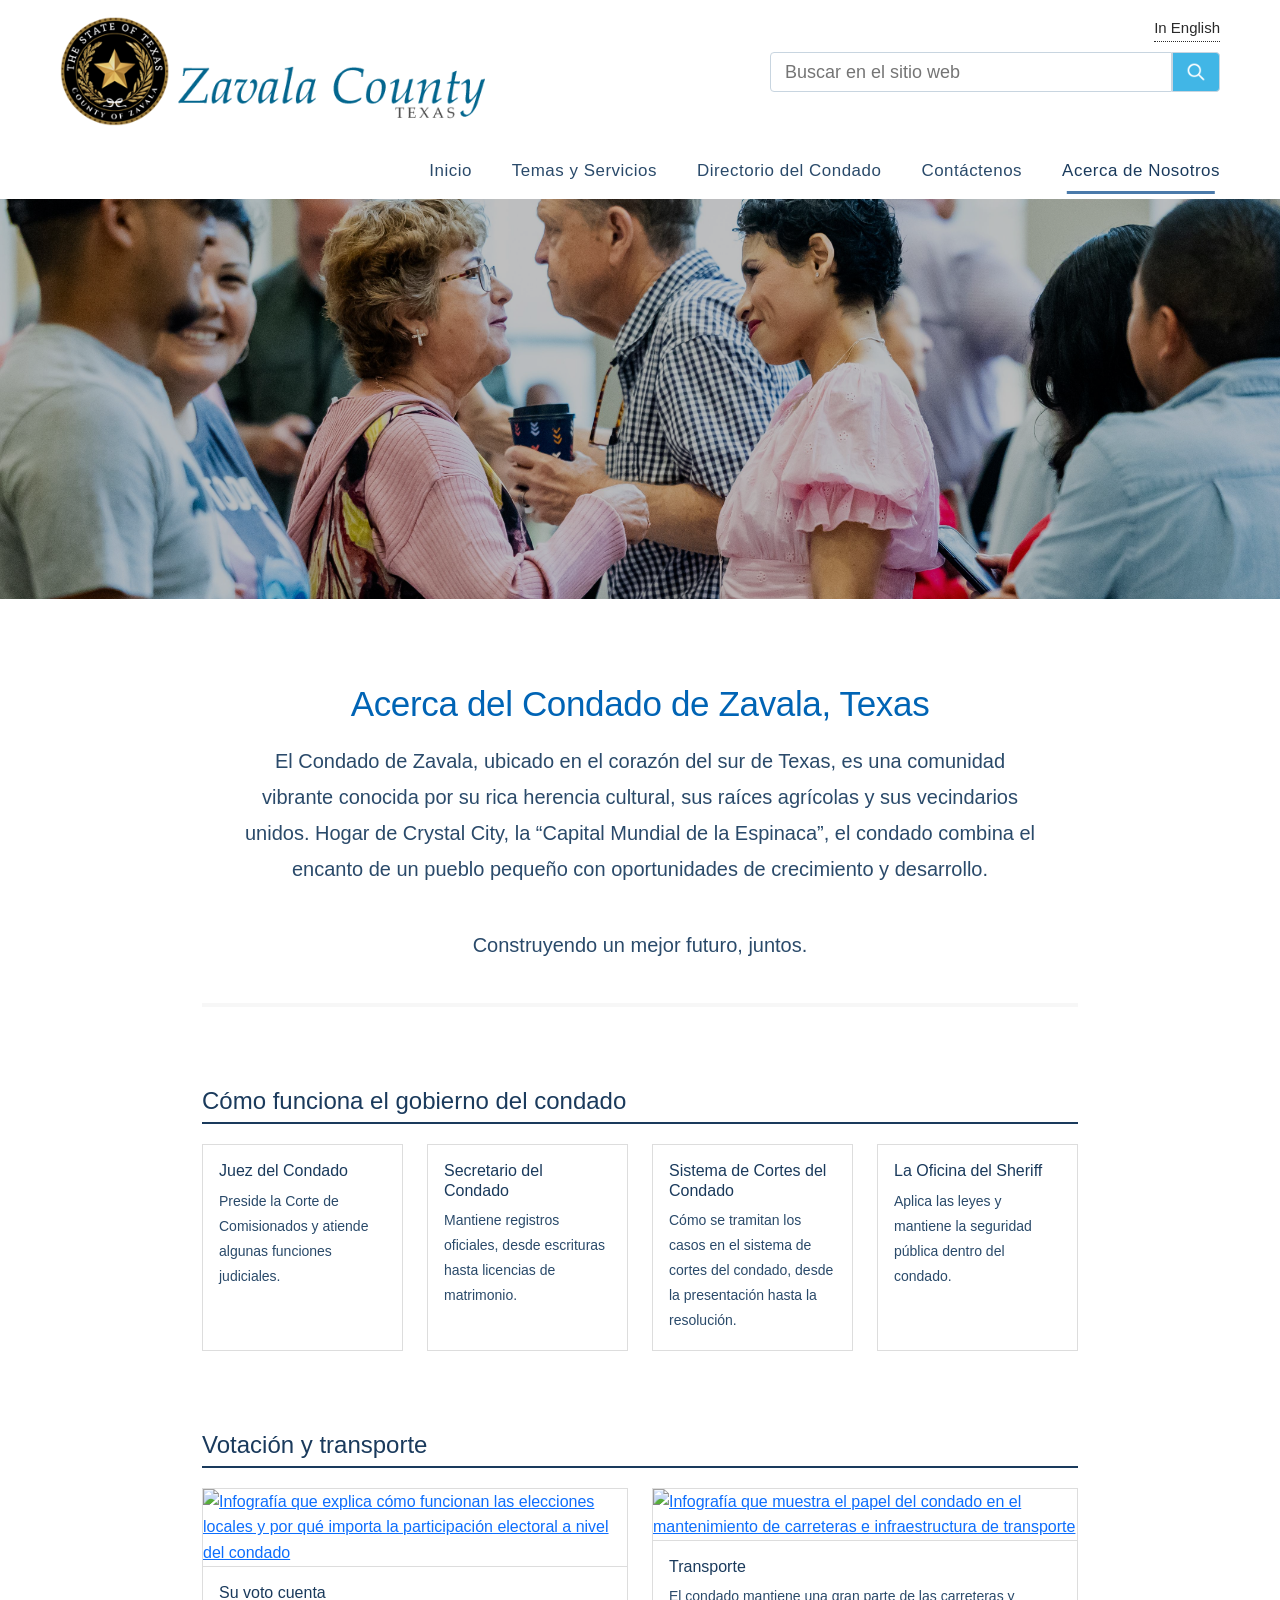
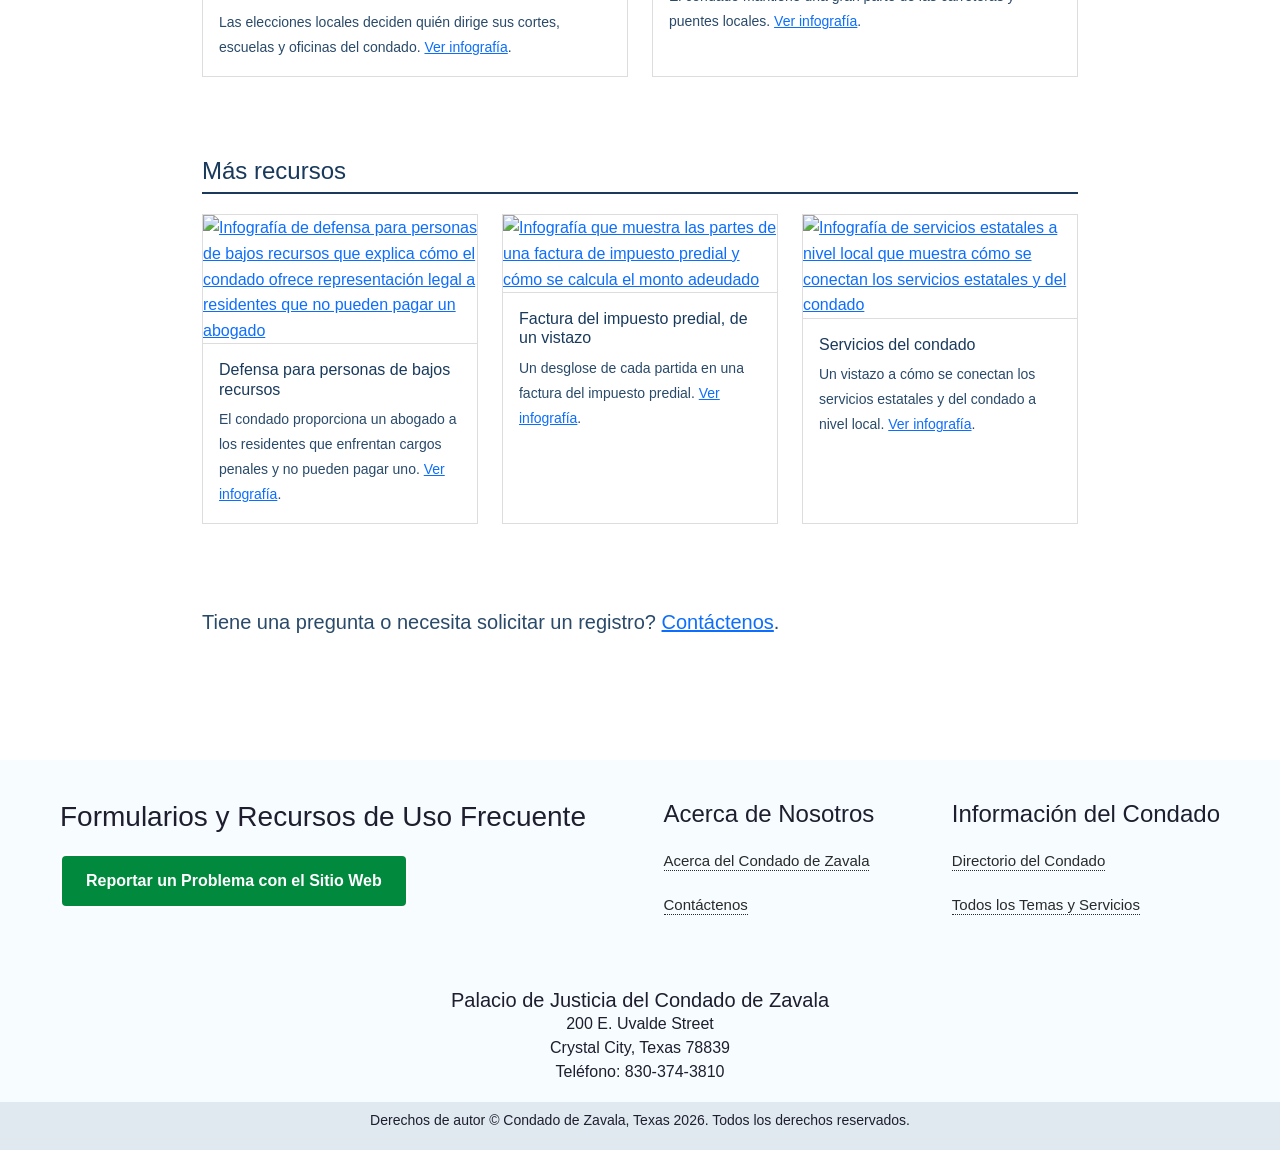
==== about-es.html @ 0bf1111d "Initial commit" ====
<!DOCTYPE html>
<html lang="es">

<head>
    <meta charset="UTF-8">
    <meta name="description" content="Lo que hace el condado, y cómo funciona, en lenguaje sencillo.">
    <meta name="keywords" content="Condado de Zavala, Acerca de, Gobierno, Servicios, Juez, Secretario, Sheriff">
    <meta name="author" content="Kalah Kennebrew">
    <meta name="viewport" content="width=device-width, initial-scale=1.0">
    <title>Página Acerca de Nosotros del Condado de Zavala</title>
    <link rel="alternate" hreflang="en" href="about.html">
    <link rel="alternate" hreflang="es" href="about-es.html">
    <link href="https://cdn.jsdelivr.net/npm/bootstrap@5.3.8/dist/css/bootstrap.min.css" rel="stylesheet"
        integrity="sha384-sRIl4kxILFvY47J16cr9ZwB07vP4J8+LH7qKQnuqkuIAvNWLzeN8tE5YBujZqJLB" crossorigin="anonymous">
    <link rel="stylesheet" href="zavala.css">
    <script src="scripts/contacts.js" defer></script>
    <script src="scripts/app.js" defer></script>
</head>

<body>
    <header>
        <a href="#main-content" class="skip-link">Saltar al contenido principal</a>
        <div class="top-bar">
            <a href="index-es.html" class="logo-link">
                <img src="assets/logo.png" alt="Página de inicio del Condado de Zavala" class="logo">
            </a>

            <div class="header-utilities">

                <a href="about.html" class="language-link" lang="en">
                    In English
                </a>

                <div class="search-group">
                    <label for="search" class="visually-hidden">Buscar en el sitio web</label>
                    <input type="text" id="search" name="search" class="search-input"
                        placeholder="Buscar en el sitio web" autocomplete="off">

                    <button type="button" aria-label="Buscar">
                        <img src="assets/search.png" class="search-icon" alt="">
                    </button>

                    <div id="search-status" class="visually-hidden" aria-live="polite"></div>
                    <ul id="search-results" class="search-results" hidden></ul>
                </div>

            </div>

        </div>
        <nav aria-label="Navegación principal">
            <button class="nav-toggle" aria-expanded="false" aria-controls="primary-nav" aria-label="Abrir menú">
                <span class="nav-toggle-icon">
                    <span class="nav-toggle-bar"></span>
                    <span class="nav-toggle-bar"></span>
                    <span class="nav-toggle-bar"></span>
                </span>
                <span class="nav-toggle-label">Menú</span>
            </button>

            <ul id="primary-nav">
                <li><a href="index-es.html" class="nav-link">Inicio</a></li>
                <li><a href="alltopics-es.html" class="nav-link">Temas y Servicios</a></li>
                <li><a href="directory-es.html" class="nav-link">Directorio del Condado</a></li>
                <li><a href="contact-es.html" class="nav-link">Contáctenos</a></li>
                <li><a href="about-es.html" class="nav-link active">Acerca de Nosotros</a></li>
            </ul>
        </nav>
        <section class="latinfellowship-banner">
            <img src="assets/latinwomen.jpg" alt="Un grupo de mujeres latinas de pie juntas">
        </section>
    </header>

    <main id="main-content" class="container my-5" style="max-width: 900px;">
        <article>
            <h1>Acerca del Condado de Zavala, Texas</h1>
            <p>El Condado de Zavala, ubicado en el corazón del sur de Texas, es una comunidad vibrante conocida por
                su rica herencia cultural, sus raíces agrícolas y sus vecindarios unidos. Hogar de Crystal City, la
                “Capital Mundial de la Espinaca”, el condado combina el encanto de un pueblo pequeño con
                oportunidades de crecimiento y desarrollo.</p>

            <p>Construyendo un mejor futuro, juntos.</p>
        </article>
        <hr>

        <!-- Cómo funciona el gobierno del condado -->
        <section class="mb-5">
            <h2 class="h4 section-title">Cómo funciona el gobierno del condado</h2>
            <div class="row g-4">

                <div class="col-md-3">
                    <div class="info-card">
                        <h3 class="h6">Juez del Condado</h3>
                        <p class="small mb-0">Preside la Corte de Comisionados y atiende algunas funciones
                            judiciales.</p>
                    </div>
                </div>

                <div class="col-md-3">
                    <div class="info-card">
                        <h3 class="h6">Secretario del Condado</h3>
                        <p class="small mb-0">Mantiene registros oficiales, desde escrituras hasta licencias de
                            matrimonio.</p>
                    </div>
                </div>

                <div class="col-md-3">
                    <div class="info-card">
                        <h3 class="h6">Sistema de Cortes del Condado</h3>
                        <p class="small mb-0">Cómo se tramitan los casos en el sistema de cortes del condado, desde
                            la presentación hasta la resolución.
                        </p>
                    </div>
                </div>

                <div class="col-md-3">
                    <div class="info-card">
                        <h3 class="h6">La Oficina del Sheriff</h3>
                        <p class="small mb-0">Aplica las leyes y mantiene la seguridad pública dentro del condado.</p>
                    </div>
                </div>

            </div>
        </section>

        <!-- Votación y transporte -->
        <section class="mb-5">
            <h2 class="h4 section-title">Votación y transporte</h2>
            <div class="row g-4">

                <div class="col-md-6">
                    <div class="info-card infographic-thumb p-0">
                        <a href="https://www.co.zavala.tx.us/upload/page/0042/images/vote%20Counts.png" target="_blank">
                            <img src="https://www.co.zavala.tx.us/upload/page/0042/widgets/image/000609/vote Counts.png"
                                alt="Infografía que explica cómo funcionan las elecciones locales y por qué importa la participación electoral a nivel del condado">
                        </a>
                        <div class="p-3">
                            <h3 class="h6">Su voto cuenta</h3>
                            <p class="small mb-0">Las elecciones locales deciden quién dirige sus cortes, escuelas y
                                oficinas del condado. <a
                                    href="https://www.co.zavala.tx.us/upload/page/0042/images/vote%20Counts.png"
                                    target="_blank">Ver infografía</a>.</p>
                        </div>
                    </div>
                </div>

                <div class="col-md-6">
                    <div class="info-card infographic-thumb p-0">
                        <a href="https://www.co.zavala.tx.us/upload/page/0042/images/Transportation%20Infographic%20hires.jpg"
                            target="_blank">
                            <img src="https://www.co.zavala.tx.us/upload/page/0042/widgets/image/000610/Transportation Infographic hires.jpg"
                                alt="Infografía que muestra el papel del condado en el mantenimiento de carreteras e infraestructura de transporte">
                        </a>
                        <div class="p-3">
                            <h3 class="h6">Transporte</h3>
                            <p class="small mb-0">El condado mantiene una gran parte de las carreteras y puentes
                                locales. <a
                                    href="https://www.co.zavala.tx.us/upload/page/0042/images/Transportation%20Infographic%20hires.jpg"
                                    target="_blank">Ver infografía</a>.</p>
                        </div>
                    </div>
                </div>

            </div>
        </section>

        <!-- Más recursos (marcadores de posición) -->
        <section class="mb-5">
            <h2 class="h4 section-title">Más recursos</h2>
            <div class="row g-4">

                <div class="col-md-4">
                    <div class="info-card infographic-thumb p-0">
                        <a href="https://www.co.zavala.tx.us/upload/page/0042/docs/Indigent%20Defense%20Infographic.pdf"
                            target="_blank">
                            <img src="https://www.co.zavala.tx.us/upload/page/0042/widgets/image/000605/IndigentDefenseInfographic.png"
                                alt="Infografía de defensa para personas de bajos recursos que explica cómo el condado ofrece representación legal a residentes que no pueden pagar un abogado">
                        </a>
                        <div class="p-3">
                            <h3 class="h6">Defensa para personas de bajos recursos</h3>
                            <p class="small mb-0">El condado proporciona un abogado a los residentes que enfrentan
                                cargos penales y no pueden pagar uno.
                                <a href="https://www.co.zavala.tx.us/upload/page/0042/docs/Indigent%20Defense%20Infographic.pdf"
                                    target="_blank">Ver infografía</a>.
                            </p>
                        </div>
                    </div>
                </div>

                <div class="col-md-4">
                    <div class="info-card infographic-thumb p-0">
                        <a href="https://www.co.zavala.tx.us/upload/page/0042/images/Property%20Tax%20Bill.jpg"
                            target="_blank">
                            <img src="https://www.co.zavala.tx.us/upload/page/0042/widgets/image/000607/Property Tax Bill.jpg"
                                alt="Infografía que muestra las partes de una factura de impuesto predial y cómo se calcula el monto adeudado">
                        </a>
                        <div class="p-3">
                            <h3 class="h6">Factura del impuesto predial, de un vistazo</h3>
                            <p class="small mb-0">Un desglose de cada partida en una factura del impuesto predial.
                                <a href="https://www.co.zavala.tx.us/upload/page/0042/images/Property%20Tax%20Bill.jpg"
                                    target="_blank">Ver infografía</a>.
                            </p>
                        </div>
                    </div>
                </div>

                <div class="col-md-4">
                    <div class="info-card infographic-thumb p-0">
                        <a href="https://www.co.zavala.tx.us/upload/page/0042/docs/State%20Services%20at%20the%20Local%20Level%20Infographic.pdf"
                            target="_blank">
                            <img src="https://www.co.zavala.tx.us/upload/page/0042/widgets/image/000606/State Services.png"
                                alt="Infografía de servicios estatales a nivel local que muestra cómo se conectan los servicios estatales y del condado">
                        </a>
                        <div class="p-3">
                            <h3 class="h6">Servicios del condado</h3>
                            <p class="small mb-0">Un vistazo a cómo se conectan los servicios estatales y del condado
                                a nivel local.
                                <a href="https://www.co.zavala.tx.us/upload/page/0042/docs/State%20Services%20at%20the%20Local%20Level%20Infographic.pdf"
                                    target="_blank">Ver infografía</a>.
                            </p>
                        </div>
                    </div>
                </div>

            </div>
        </section>

        <section>
            <p class="fs-5 mt-4">Tiene una pregunta o necesita solicitar un registro? <a
                    href="contact-es.html">Contáctenos</a>.
            </p>
        </section>

    </main>

    <footer>

        <div class="footer-top">
            <div class="footer-inner">

                <div class="footer-columns">

                    <div class="forms">
                        <h3>Formularios y Recursos de Uso Frecuente</h3>
                        <button class="report-btn" onclick="window.location.href='contact-es.html'">Reportar un
                            Problema con el Sitio Web</button>
                    </div>

                    <div>
                        <h4>Acerca de Nosotros</h4>
                        <ul>
                            <li><a href="about-es.html">Acerca del Condado de Zavala</a></li>
                            <li><a href="contact-es.html">Contáctenos</a></li>
                        </ul>
                    </div>

                    <div>
                        <h4>Información del Condado</h4>
                        <ul>
                            <li><a href="directory-es.html">Directorio del Condado</a></li>
                            <li><a href="alltopics-es.html">Todos los Temas y Servicios</a></li>
                        </ul>
                    </div>

                </div>
            </div>
        </div>

        <div class="footer-middle">
            <div class="footer-inner">
                <h5>Palacio de Justicia del Condado de Zavala</h5>
                <p>200 E. Uvalde Street</p>
                <p>Crystal City, Texas 78839</p>
                <p>Teléfono: 830-374-3810</p>
            </div>
        </div>
        <button id="backToTop" onclick="scrollToTop()">↑ Arriba</button>
        <div class="footer-bottom">
            <div class="footer-inner">
                <p>Derechos de autor © Condado de Zavala, Texas 2026. Todos los derechos reservados.</p>
            </div>
        </div>
    </footer>
    <script src="https://cdn.jsdelivr.net/npm/bootstrap@5.3.8/dist/js/bootstrap.bundle.min.js"
        integrity="sha384-FKyoEForCGlyvwx9Hj09JcYn3nv7wiPVlz7YYwJrWVcXK/BmnVDxM+D2scQbITxI"
        crossorigin="anonymous"></script>
    <script src="scripts/search.js" defer></script>
</body>

</html>
---- zavala.css ----
* {
    margin: 0;
    padding: 0;
    box-sizing: border-box;
}

.skip-link {
    line-height: 1;
    text-decoration: underline;
    background: 0 0;
    left: 0;
    padding: .5rem 1rem;
    position: absolute;
    top: -3.8rem;
    transition: .15s ease-in-out;
    z-index: 501;
}

.skip-link:focus {
    top: 0;
}

.visually-hidden {
    position: absolute;
    width: 1px;
    height: 1px;
    margin: -1px;
    overflow: hidden;
    clip: rect(0, 0, 0, 0);
    white-space: nowrap;
    border: 0;
}

body {
    font-family: "Source Sans Pro Web", "Helvetica Neue", Helvetica, "Roboto", Arial, sans-serif;
    color: #1e1e2e;
    background-color: #fff;
    font-size: 16px;
    line-height: 1.6;
}

.footer-inner {
    max-width: 1200px;
    margin: 0 auto;
    padding: 0 20px;
}

header {
    background-color: #fff;
}

.top-bar {
    display: flex;
    align-items: center;
    justify-content: space-between;
    max-width: 1200px;
    margin: 0 auto;
    padding: 16px 20px;
    gap: 20px;
}


.logo-link {
    display: flex;
    align-items: center;
    text-decoration: none;
}

.logo {
    height: 110px;
}

.header-utilities {
    display: flex;
    flex-direction: column;
    align-items: center;
    gap: 10px;
    height: 110px;
}

.language-link {
    color: #2a2a2a;
    text-decoration: none;
    border-bottom: 1px dotted #2a2a2a;
    padding-bottom: 1px;
    align-self: flex-end;
    font-size: 15px
}

.language-link:hover,
.language-link:focus {
    border-bottom: 1px solid #2a2a2a;
}

.search-group {
    display: flex;
    width: 450px;
    position: relative;
    /* anchors the results dropdown */
}

.search-group input {
    flex: 1;
    height: 40px;
    padding: 0 14px;
    border: 1px solid #c8d5e0;
    border-radius: 4px 0 0 4px;
    font-size: 18px;
}

.search-group input:focus {
    outline: 3px solid #2e86ab;
    outline-offset: 1px;
}

.search-group button {
    width: 48px;
    height: 40px;
    background-color: #41b6e6;
    border: 1px solid #c8d5e0;
    border-radius: 0 4px 4px 0;
    display: flex;
    align-items: center;
    justify-content: center;
}

.search-group button:hover {
    background-color: #2e86ab;
}

.search-icon {
    width: 20px;
    height: 20px;
    filter: brightness(0) invert(1);
}

.search-results {
    position: absolute;
    top: 44px;
    left: 0;
    width: 100%;
    z-index: 20;
    margin: 0;
    padding: 0;
    list-style: none;
    background: #ffffff;
    border: 1px solid #c8d5e0;
    border-radius: 4px;
    max-height: 320px;
    overflow-y: auto;
    box-shadow: 0 4px 10px rgba(0, 0, 0, 0.15);
}

.search-results li {
    border-bottom: 1px solid #e5e5e5;
}

.search-results li:last-child {
    border-bottom: none;
}

.search-results a {
    display: block;
    padding: 10px 14px 2px;
    color: #2a4a6a;
    text-decoration: none;
    font-weight: 600;
}

.search-results a:hover,
.search-results a:focus {
    background: #eef6fb;
    text-decoration: underline;
}

.search-result-excerpt {
    margin: 0;
    padding: 0 14px 10px;
    font-size: 14px;
    color: #444;
}

@media (max-width: 480px) {
    .search-group {
        width: 100%;
    }

    .search-results {
        top: 42px;
        max-height: 260px;
        font-size: 15px;
    }
}

.hero {
    height: 560px;
    overflow: hidden;
}

.hero-img {
    width: 100%;
    height: 120%;
    object-fit: cover;
}

/* desktop styling */
nav ul {
    max-width: 1200px;
    margin: 0 auto;
    padding: 5px 0px;
    list-style: none;
    display: flex;
    justify-content: flex-end;
}

.nav-link {
    position: relative;
    font-size: 1.06rem;
    font-weight: 500;
    color: #2a4a6a;
    text-decoration: none;
    padding: 10px 20px;
    letter-spacing: 0.03em;
    display: block;
}

.nav-link:hover,
.nav-link.active {
    color: #1a3a5c;
    border-bottom-width: 3px;
}

.nav-link:hover::after,
.nav-link.active::after {
    content: "";
    position: absolute;
    bottom: 0;
    left: 50%;
    transform: translateX(-50%);
    width: 75%;
    height: 3px;
    background-color: #4a7aaa;
}

/* hamburger button, hidden on desktop */
.nav-toggle {
    display: none;
    position: relative;
    align-items: center;
    width: 100%;
    height: 48px;
    padding: 0 20px;
    background-color: #2a4a6a;
    border: none;
    cursor: pointer;
}

.nav-toggle-icon {
    display: flex;
    flex-direction: column;
    justify-content: center;
    gap: 5px;
    width: 26px;
}

.nav-toggle-bar {
    width: 26px;
    height: 3px;
    background-color: #ffffff;
    border-radius: 2px;
}

.nav-toggle-label {
    position: absolute;
    left: 0;
    right: 0;
    text-align: center;
    color: #ffffff;
    font-size: 1rem;
    font-weight: 600;
    letter-spacing: 0.05em;
    text-transform: uppercase;
    pointer-events: none;
}

.nav-toggle:focus-visible {
    outline: 3px solid #ffffff;
    outline-offset: -4px;
}

/* mobile overrides only, desktop rules above are untouched */
@media (max-width: 768px) {
    nav {
        position: relative;
    }

    .nav-toggle {
        display: flex;
    }

    @media (max-width: 768px) {
        .nav-toggle {
            margin-bottom: 10px;
        }
    }

    nav ul {
        display: none;
        flex-direction: column;
        justify-content: flex-start;
        width: 100%;
        position: absolute;
        top: 100%;
        left: 0;
        background-color: #ffffff;
        border-top: 1px solid #d9d9d9;
        box-shadow: 0 4px 10px rgba(0, 0, 0, 0.1);
        z-index: 30;
        padding: 0;
    }

    nav ul.nav-open {
        display: flex;
    }

    .nav-link {
        padding: 14px 20px;
        border-bottom: 1px solid #eee;
    }

    .nav-link:hover::after,
    .nav-link.active::after {
        display: none;
    }

    .nav-link.active {
        background-color: #eef3f8;
        border-bottom-width: 1px;
    }
}

/* ---------- MAIN ---------- */

main {
    max-width: 1200px;
    margin: 60px auto;
    padding: 32px 20px;
    background-color: transparent;
    border-radius: 0;
    box-shadow: none;
    opacity: 0;
    transform: translateY(60px);
    transition: all 0.8s ease;
}

main section {
    margin-top: 80px;
}

main.show {
    opacity: 1;
    transform: translateY(0);
}

main h1 {
    font-size: 35px;
    font-weight: 500;
    color: rgb(0, 100, 181);
    margin-bottom: 15px;
    line-height: 1.4;
    letter-spacing: -0.01em;
}

main p {
    font-size: 20px;
    color: #2a4a6a;
    line-height: 1.8;
    margin: 0 0 40px 0;
    font-weight: 400;
}

hr {
    border: none;
    height: 4px;
    background-color: #e0e0e0;
    margin: 30px 0;
}

article {
    max-width: 800px;
    margin: 0 auto;
    text-align: center;
}

.quicklinks {
    margin-top: 80px;
    opacity: 0;
    transform: translateY(60px);
    transition: all 0.8s ease;
}

.quicklinks.show {
    opacity: 1;
    transform: translateY(0);
}

.quicklinks h2 {
    color: #d83933;
    margin-bottom: 40px;
}

/* ---------- CARD DESIGN ---------- */
.card {
    font-size: 1.2rem;
    background: #fff;
    border: 1px solid #d9e4e8;
    border-radius: 12px;
    min-height: 350px;
    height: 350px;
    display: flex;
    flex-direction: column;
    justify-content: flex-start;
    align-items: center;
    text-align: center;
    padding: 20px;
    gap: 12px;
    width: 100%;
    box-shadow: 0 4px 12px rgba(0, 0, 0, 0.08);
    transition: transform 0.3s ease,
        box-shadow 0.3s ease;
}

.card:hover {
    box-shadow: 0 6px 14px rgba(0, 0, 0, 0.15);
    transform: translateY(-4px);
}

.card img {
    width: 75px;
    height: 75px;
}

.card h3 {
    min-height: 80px;
    font-size: 1.2rem;
    padding-bottom: 10%;
}

.card p {
    font-size: 16px;
    text-align: left;
    margin-top: auto;
    margin-bottom: auto;
}

.quicklinks a {
    text-decoration: none;
    color: inherit;
    flex: 0 0 280px;
}

/* ---------- STYLE SCROLL ---------- */

.scroll-container::-webkit-scrollbar {
    display: none;
}

.scroll-track {
    display: flex;
    gap: 20px;
    width: max-content;
}

/* full screen width */
.quicklinks-scroll {
    position: relative;
    width: 100vw;
    margin-bottom: 20px;
    margin-left: calc(50% - 50vw);
}

.scroll-container::after {
    content: "";
    position: absolute;
    right: 0;
    width: 80px;
    height: 100%;
    background: linear-gradient(to left, white, transparent);
    flex: 0 0 80px;
}

.scroll-container {
    padding-left: max(40px, calc((100vw - 1200px) / 2));
    padding-right: max(40px, calc((100vw - 1200px) / 2));
}

/* ---------- ARROWS ---------- */

.scroll-btn {
    position: absolute;
    top: 50%;
    transform: translateY(-50%);
    background: #d0d3d4;
    color: #1a3a5c;
    border: none;
    border-radius: 12.5rem;
    padding: 20px 27px;
    cursor: pointer;
    transition: opacity 0.3s ease;
}

.scroll-btn.prev {
    left: 20px;
}

.scroll-btn.next {
    right: 20px;
}

/* ---------- FOOTER ---------- */

.footer-top {
    background: #f6fcff;
    padding: 40px 40px;
}

.footer-top h3 {
    margin-bottom: 10px;
}

.report-btn {
    border: 2px solid white;
    background: #01893e;
    cursor: pointer;
    display: inline-block;
    margin-top: 10px;
    padding: 12px 24px;
    text-decoration: none;
    border-radius: 6px;
    font-weight: bold;
    color: white;
}

.report-btn:hover {
    background-color: #28702c;
}

.footer-columns {
    display: flex;
    justify-content: space-between;
    gap: 50px;
}

.footer-columns ul {
    list-style: none;
    margin-left: 0;
    padding-left: 0;
}

.footer-columns li {
    margin-top: 20px;
    margin-bottom: 10px;
    font-size: 14px;
}

.footer-middle {
    background: #f6fcff;
    color: white;
    padding: 10px 40px;
}

.footer-middle .footer-inner {
    text-align: center;
    color: #1e1e2e;
    line-height: 0.5;
    margin-top: 5px;
}

.footer-bottom {
    background: #e1e9f0;
    padding: 2px
}

.footer-bottom .footer-inner {
    text-align: center;
    font-size: 14px;
    padding-top: 5px;
}

.footer-columns a {
    color: #2a2a2a;
    text-decoration: none;
    border-bottom: 1px dotted #2a2a2a;
    padding-bottom: 1px;
    align-self: flex-end;
    font-size: 15px
}

.footer-columns a:hover,
.footer-columns a:focus {
    border-bottom: 1px solid #2a2a2a;
}


@media (max-width: 1000px) {
    .cards {
        grid-template-columns: repeat(2, 1fr);
    }

    .footer-columns {
        flex-wrap: wrap;
        justify-content: center;
        text-align: center;
    }
}

@media (max-width: 600px) {
    .footer-columns {
        flex-direction: column;
        align-items: center;
    }
}

/* ---------- NEWS ---------- */

.news-highlights h2 {
    color: #d83933;
    margin-bottom: 60px;
    margin-top: 40px;
}

.news-highlights {
    margin: 0;
}

.news-grid {
    display: grid;
    grid-template-columns: 450px;
}

.news-card {
    background: #fff;
    border: 1px solid #d9e4e8;
    border-radius: 12px;
    overflow: hidden;
    box-shadow: 0 4px 12px rgba(0, 0, 0, 0.08);
    transition: transform 0.3s ease,
        box-shadow 0.3s ease;
}

.news-card:hover {
    transform: translateY(-6px);
    box-shadow: 0 12px 24px rgba(0, 0, 0, 0.15);
}

.news-card img {
    width: 100%;
    height: 240px;
    object-fit: cover;
}

.card-content {
    padding: 20px;
    display: flex;
    flex-direction: column;
    flex: 1;
}

.news-card a {
    color: #0b6b6b;
    text-decoration: underline;
    font-size: 18px;
    display: inline-block;
    margin-bottom: 10px;
}

.news-card h3 {
    font-size: 1.2rem;
    overflow-wrap: break-word;
    word-wrap: break-word;
}

.news-card p {
    color: #444;
    font-size: 16px;
    text-align: left;
    margin-top: auto;
    overflow-wrap: break-word;
    word-wrap: break-word;
    margin: 0;
}

.news-card.show {
    opacity: 1;
    transform: translateY(0);
}

.animate-section {
    opacity: 0;
    transform: translateY(60px);
    transition: all 0.8s ease;
}

.animate-section.show {
    opacity: 1;
    transform: translateY(0);
}

.news-row {
    display: grid;
    grid-template-columns: repeat(auto-fit, minmax(300px, 1fr));
    gap: 20px;
}

/* ---------- RESPONSIVE ---------- */

@media (max-width: 768px) {
    .top-bar {
        flex-direction: column;
    }

    .card {
        min-height: 320px;
    }
}


.scroll-container {
    overflow-x: auto;
    overflow-y: visible;
    padding-top: 12px;
    padding-bottom: 12px;
    scroll-behavior: smooth;
    -webkit-overflow-scrolling: touch;
}


/*-----Accessible Card Message------*/

.mission-section {
    padding: 40px 80px;
    background: url("assets/wheelchair.png") center/cover no-repeat;
}

.mission-container {
    max-width: 1100px;
    margin: 0 auto;
    background-color: #1e3a5f;
    color: #ffffff;
    border-radius: 12px;
    padding: 40px;
    display: flex;
    align-items: center;
    justify-content: space-between;
    gap: 40px;
}

.mission-text {
    flex: 1;
}

.mission-text h2 {
    margin-bottom: 15px;
    font-size: 28px;
}

.mission-text p {
    line-height: 1.5;
    margin-bottom: 15px;
    color: #ffffff;
}

.mission-btn {
    display: inline-block;
    margin-top: 10px;
    padding: 12px 24px;
    background-color: #1abc9c;
    /* green button */
    color: white;
    text-decoration: none;
    border-radius: 6px;
    font-weight: bold;
}

.mission-btn:hover {
    background-color: #16a085;
}

.mission-image img {
    max-width: 300px;
    border-radius: 6px;
}

/* RESPONSIVE (for phones) */
@media (max-width: 768px) {
    .mission-container {
        flex-direction: column;
        text-align: center;
    }

    .mission-image img {
        max-width: 100%;
    }
}

/* Take me to the top btn*/
#backToTop {
    position: fixed;
    bottom: 30px;
    right: 30px;
    background-color: #2c3e50;
    color: white;
    border: none;
    border-radius: 12px;
    padding: 14px 18px;
    font-size: 14px;
    cursor: pointer;
    opacity: 0;
    pointer-events: none;
    transition: opacity 0.3s ease;
}

#backToTop.show {
    opacity: 1;
    pointer-events: auto;
}

#backToTop:hover {
    background-color: #1a2e40;
}

/*--------Indigent Page--------*/

.indigent-content {
    max-width: 1200px;
    margin: 60px auto;
    padding: 32px 20px;
    background-color: transparent;
    border-radius: 0;
    box-shadow: none;
    opacity: 0;
    transform: translateY(60px);
    transition: all 0.8s ease;
}

.indigent-content.show {
    opacity: 1;
    transform: translateY(0);
}

.indigent-content h1 {
    font-size: 35px;
    font-weight: 500;
    color: rgb(0, 100, 181);
    margin-bottom: 15px;
    line-height: 1.4;
    letter-spacing: -0.01em;
}

.indigent-content p {
    font-size: 20px;
    color: #2a4a6a;
    line-height: 1.8;
    margin: 0 0 40px 0;
    font-weight: 400;
}

.indigent-content ul {
    list-style: none;
    padding: 0;
    margin: 20px 0 40px;
}

.indigent-content li {
    font-size: 20px;
    color: #2a4a6a;
    line-height: 1.8;
    font-weight: 500;
    margin-bottom: 10px;
}

.indigent-content article {
    max-width: 800px;
    margin: 0 auto;
    text-align: center;
}

.health-banner {
    position: relative;
    width: 100%;
    height: 400px;
    overflow: hidden;
}

.health-banner::after {
    content: "";
    position: absolute;
    inset: 0;
    background: rgba(0, 0, 0, 0.25);
}

.health-banner img {
    width: 100%;
    height: 100%;
    object-fit: cover;
    object-position: center center;
}

.indigent-content ul li a {
    color: #2a4a6a;
    text-decoration: none;
    border-bottom: 2px dotted #2a4a6a;
}

.indigent-content ul li a:hover,
.indigent-content ul li a:focus {
    border-bottom: 2px solid #223f5c;
}

/*--------Directory Page--------*/
.flags-banner {
    position: relative;
    width: 100%;
    height: 400px;
    overflow: hidden;
}

.flags-banner::after {
    content: "";
    position: absolute;
    inset: 0;
    background: rgba(0, 0, 0, 0.25);
}

.flags-banner img {
    width: 100%;
    height: 100%;
    object-fit: cover;
    object-position: center center;
}

/*--------All Topics Page--------*/
.bluebonnet-banner {
    position: relative;
    width: 100%;
    height: 400px;
    overflow: hidden;
}

.bluebonnet-banner::after {
    content: "";
    position: absolute;
    inset: 0;
    background: rgba(0, 0, 0, 0.25);
}

.bluebonnet-banner img {
    width: 100%;
    height: 100%;
    object-fit: cover;
    object-position: center center;
}

.quicklinks-grid {
    display: grid;
    grid-template-columns: repeat(auto-fill, minmax(260px, 1fr));
    gap: 20px;
    max-width: 1200px;
    margin: 0 auto 20px;
    padding: 20px;
}

.quicklinks-grid a {
    text-decoration: none;
    color: inherit;
}

/*--------Contact Us Page--------*/

.container my-5 {
    max-width: 1200px;
    margin: 60px auto;
    padding: 32px 20px;
    background-color: transparent;
    border-radius: 0;
    box-shadow: none;
    opacity: 0;
    transform: translateY(60px);
    transition: all 0.8s ease;
}

.txflag-banner {
    position: relative;
    width: 100%;
    height: 400px;
    overflow: hidden;
}

.txflag-banner::after {
    content: "";
    position: absolute;
    inset: 0;
    background: rgba(0, 0, 0, 0.25);
}

.txflag-banner img {
    width: 100%;
    height: 100%;
    object-fit: cover;
    object-position: center center;
}

@media (max-width: 576px) {
    #contactTabs {
        flex-direction: column;
        flex-wrap: nowrap;
        border-bottom: none;
    }

    #contactTabs .nav-item {
        width: 100%;
    }

    #contactTabs .nav-link {
        width: 100%;
        text-align: left;
        border: 1px solid #dee2e6;
        border-radius: 0;
        margin-bottom: -1px;
    }

    #contactTabs .nav-link.active {
        background-color: #eef3f8;
        border-color: #dee2e6;
        font-weight: 600;
    }

    .tab-content.border.border-top-0 {
        border-top: 1px solid #dee2e6 !important;
    }
}

/*--------About Us Page--------*/
.latinfellowship-banner {
    position: relative;
    width: 100%;
    height: 400px;
    overflow: hidden;
}

.latinfellowship-banner::after {
    content: "";
    position: absolute;
    inset: 0;
    background: rgba(0, 0, 0, 0.25);
}

.latinfellowship-banner img {
    width: 100%;
    height: 150%;
    object-fit: cover;
    object-position: center center;
}

body {
    background: #fff;
}

.contact-hero {
    background: #1a3a5c;
    color: #fff;
    padding: 2.5rem 0;
}

.section-title {
    color: #1a3a5c;
    border-bottom: 2px solid #1a3a5c;
    padding-bottom: 0.4rem;
    margin-bottom: 1.25rem;
}

.service-list {
    list-style: none;
    padding: 0;
    margin: 0;
}

.service-list li {
    padding: 0.9rem 0;
    border-bottom: 1px solid #ddd;
    font-size: 1.1rem;
}

.service-list li:first-child {
    border-top: 1px solid #ddd;
}

.info-card {
    background: #fff;
    border: 1px solid #ddd;
    height: 100%;
    padding: 1rem;
}

.info-card h3 {
    color: #1a3a5c;
}

.infographic-thumb img {
    width: 100%;
    height: auto;
    display: block;
    border-bottom: 1px solid #ddd;
}

.placeholder-graphic {
    background: #f5f5f0;
    border: 1px dashed #aaa;
    aspect-ratio: 16 / 9;
    display: flex;
    align-items: center;
    justify-content: center;
    color: #777;
    text-align: center;
    padding: 1rem;
}
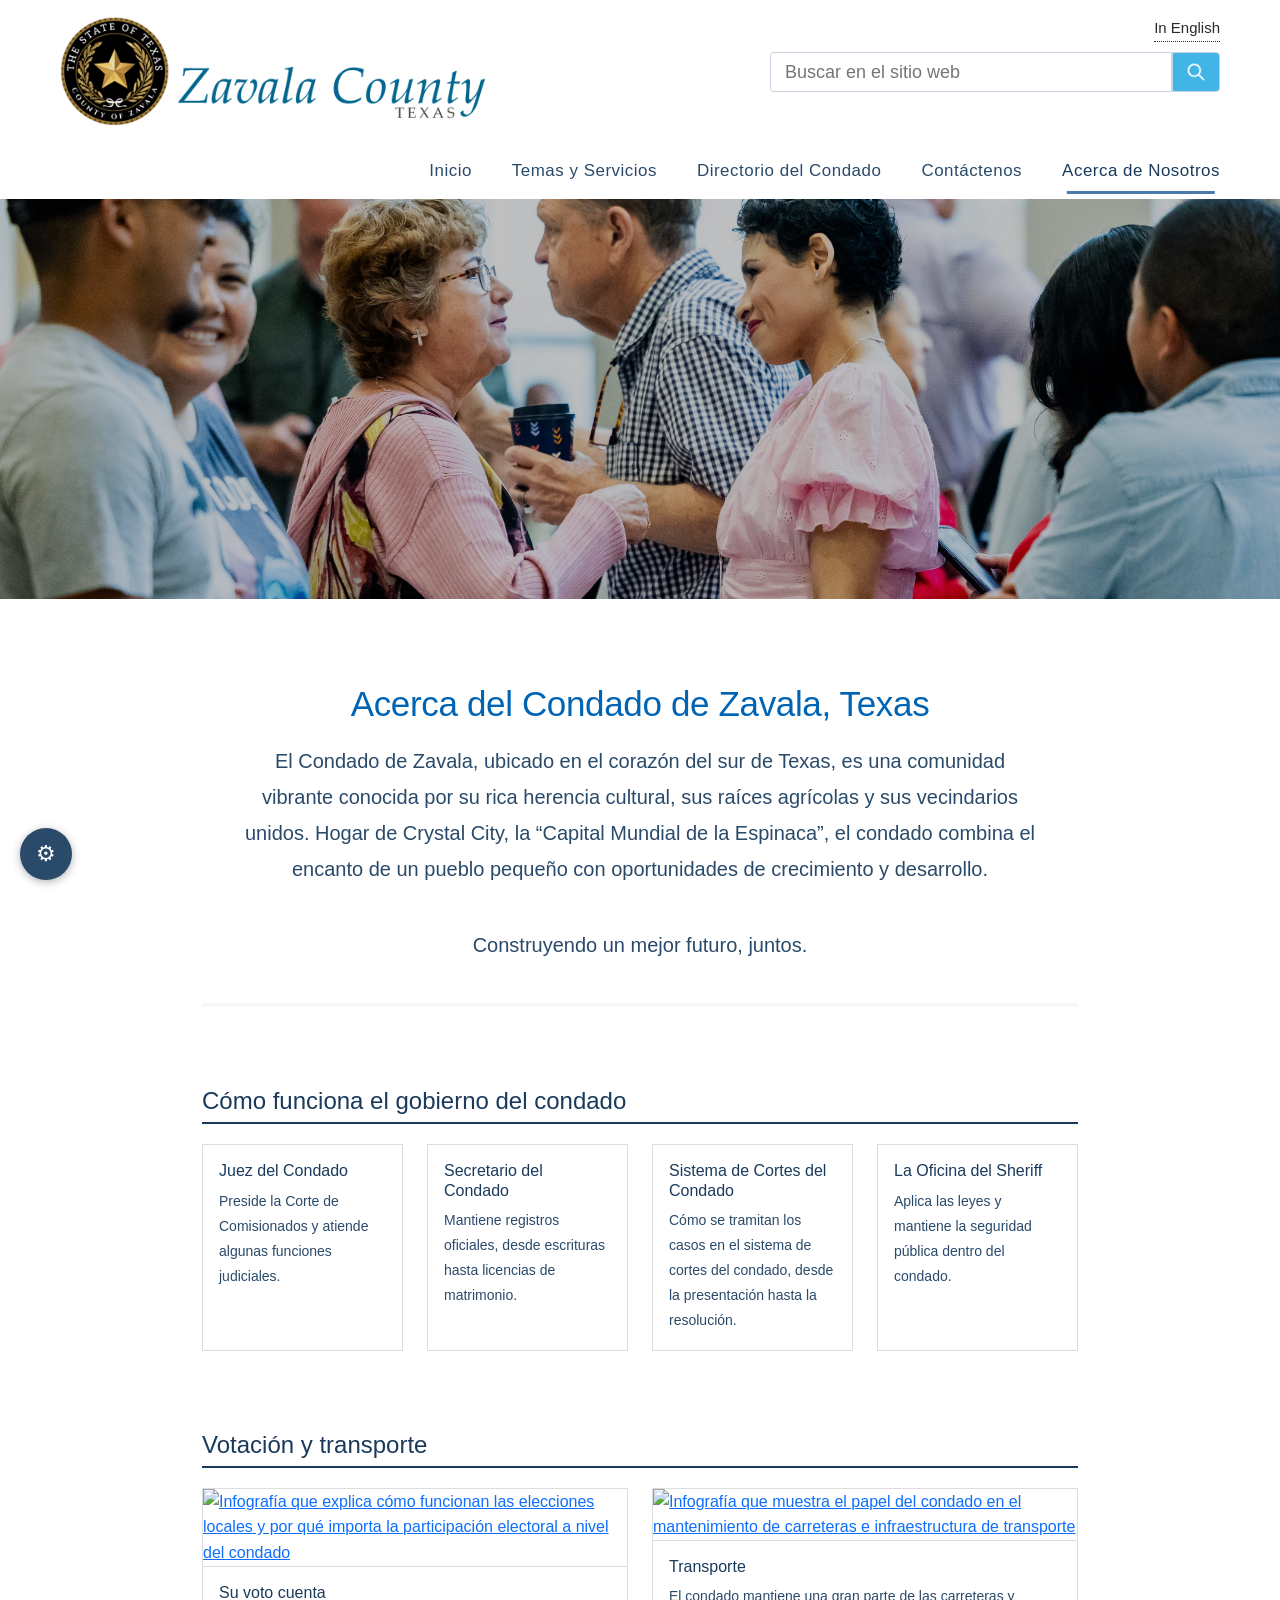
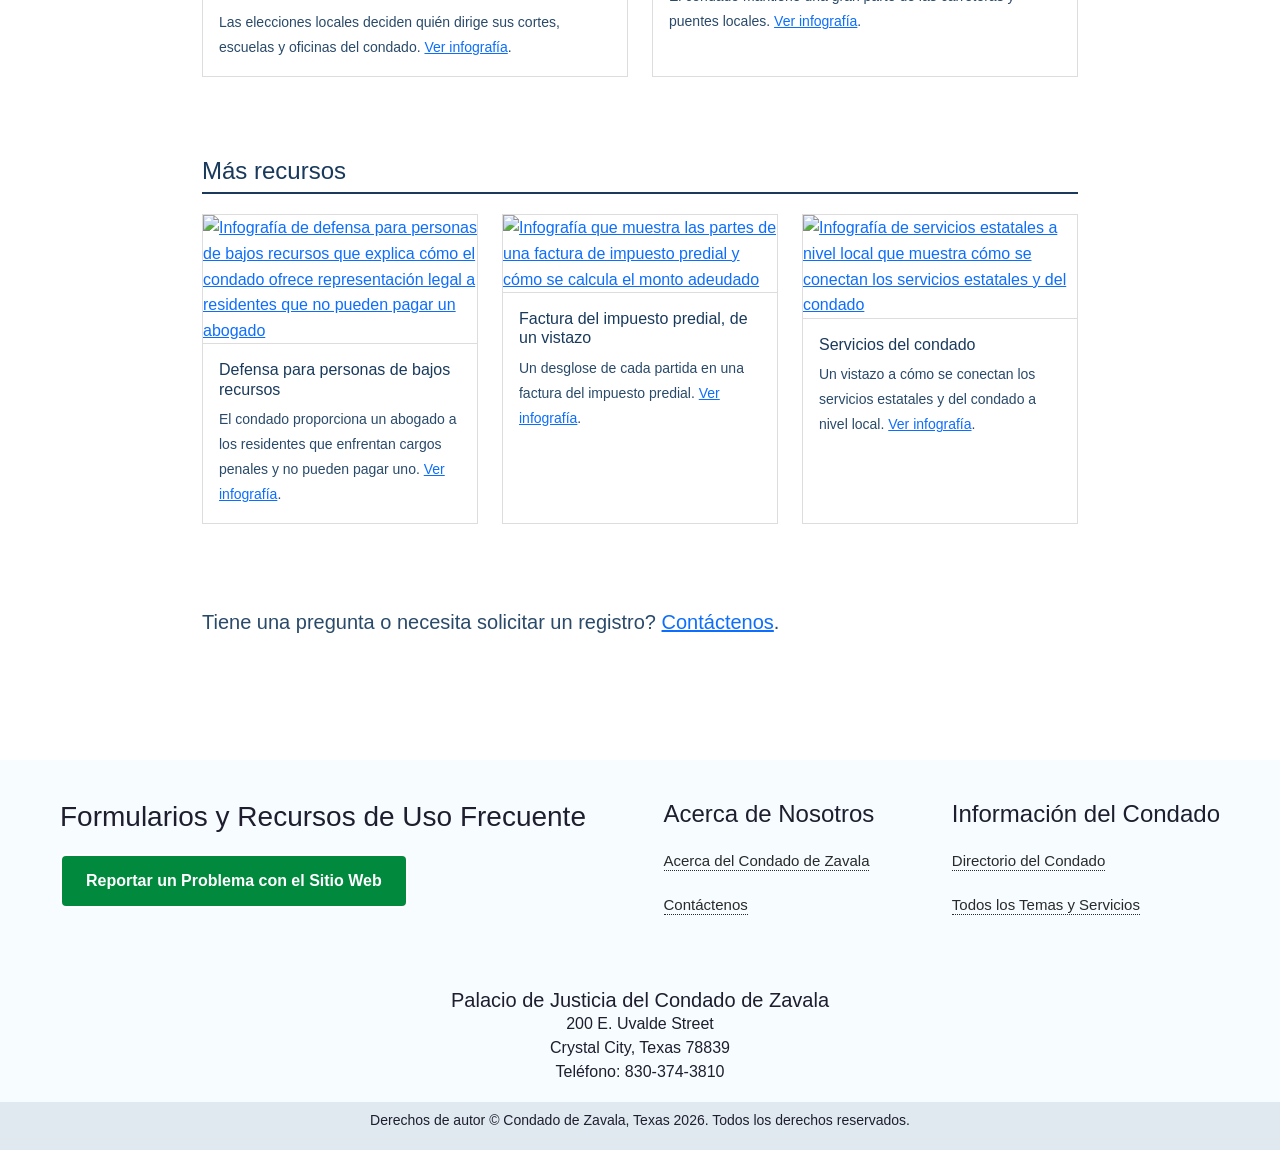
==== commit 4fff470e: "Initial commit: Add all files and folders" ====
--- a/about-es.html
+++ b/about-es.html
@@ -284,6 +284,7 @@
         integrity="sha384-FKyoEForCGlyvwx9Hj09JcYn3nv7wiPVlz7YYwJrWVcXK/BmnVDxM+D2scQbITxI"
         crossorigin="anonymous"></script>
     <script src="scripts/search.js" defer></script>
+    <script src="scripts/accessibility.js" defer></script>
 </body>
 
 </html>
--- a/zavala.css
+++ b/zavala.css
@@ -961,6 +961,7 @@
     object-position: center center;
 }
 
+/*--------All Topics Page--------*/
 .quicklinks-grid {
     display: grid;
     grid-template-columns: repeat(auto-fill, minmax(260px, 1fr));
@@ -1123,4 +1124,292 @@
     color: #777;
     text-align: center;
     padding: 1rem;
+}
+
+/* ACCESSIBILITY TOOLBAR — controls, contrast, dark mode, underline */
+
+.a11y-toolbar {
+    position: fixed;
+    bottom: 20px;
+    left: 20px;
+    z-index: 1000;
+    font-family: inherit;
+}
+
+.a11y-toggle {
+    width: 52px;
+    height: 52px;
+    border-radius: 50%;
+    background-color: #2a4a6a;
+    color: #ffffff;
+    border: none;
+    font-size: 1.4rem;
+    cursor: pointer;
+    box-shadow: 0 2px 8px rgba(0, 0, 0, 0.3);
+}
+
+.a11y-toggle:hover,
+.a11y-toggle:focus-visible {
+    background-color: #1a3a5c;
+    outline: 3px solid #4a7aaa;
+    outline-offset: 2px;
+}
+
+.a11y-panel {
+    position: absolute;
+    bottom: 64px;
+    left: 0;
+    width: 230px;
+    background: #ffffff;
+    border: 1px solid #c8d5e0;
+    border-radius: 8px;
+    box-shadow: 0 4px 14px rgba(0, 0, 0, 0.25);
+    padding: 12px;
+    display: flex;
+    flex-direction: column;
+    gap: 8px;
+}
+
+.a11y-panel button {
+    text-align: left;
+    padding: 8px 10px;
+    border: 1px solid #c8d5e0;
+    border-radius: 4px;
+    background: #f5f7fa;
+    color: #2a4a6a;
+    font-size: 0.95rem;
+    cursor: pointer;
+}
+
+.a11y-panel button:hover,
+.a11y-panel button:focus-visible {
+    background: #eef3f8;
+    outline: 2px solid #2a4a6a;
+    outline-offset: 1px;
+}
+
+.a11y-font-controls {
+    display: flex;
+    gap: 6px;
+}
+
+.a11y-font-controls button {
+    flex: 1;
+    text-align: center;
+}
+
+@media (max-width: 480px) {
+    .a11y-toolbar {
+        bottom: 12px;
+        left: 12px;
+    }
+
+    .a11y-panel {
+        width: 200px;
+    }
+}
+
+/* ---------- UNDERLINE LINKS ---------- */
+
+html.a11y-underline a {
+    text-decoration: underline !important;
+}
+
+/* ---------- HIGH CONTRAST MODE ---------- */
+
+html.a11y-contrast body {
+    background: #000000 !important;
+    color: #ffffff !important;
+}
+
+/* Broad text-color override. The base site sets brand-navy text color on
+   many individual components (cards, banners, info boxes) rather than
+   getting from body, so each one needs to be forced here */
+html.a11y-contrast h1,
+html.a11y-contrast h2,
+html.a11y-contrast h3,
+html.a11y-contrast h4,
+html.a11y-contrast h5,
+html.a11y-contrast h6,
+html.a11y-contrast p,
+html.a11y-contrast li,
+html.a11y-contrast span,
+html.a11y-contrast label,
+html.a11y-contrast strong,
+html.a11y-contrast td,
+html.a11y-contrast th {
+    color: #ffffff !important;
+}
+
+html.a11y-contrast a,
+html.a11y-contrast .nav-link {
+    color: #ffff00 !important;
+}
+
+html.a11y-contrast .card,
+html.a11y-contrast .info-card,
+html.a11y-contrast .tab-content,
+html.a11y-contrast .accordion-item,
+html.a11y-contrast .search-results,
+html.a11y-contrast .news-card {
+    background: #000000 !important;
+    border-color: #ffffff !important;
+}
+
+html.a11y-contrast header,
+html.a11y-contrast .top-bar,
+html.a11y-contrast nav {
+    background-color: #000000 !important;
+}
+
+html.a11y-contrast .footer-top,
+html.a11y-contrast .footer-middle,
+html.a11y-contrast .footer-bottom {
+    background: #000000 !important;
+}
+
+html.a11y-contrast .footer-columns a {
+    color: #ffff00 !important;
+    border-bottom-color: #ffff00 !important;
+}
+
+html.a11y-contrast .scroll-container::after {
+    background: linear-gradient(to left, #000000, transparent) !important;
+}
+
+/* Bootstrap's accordion (directory page) sets its own background/text
+   color and a built-in icon neither gets from the page. */
+html.a11y-contrast .accordion-button {
+    background-color: #000000 !important;
+    color: #ffffff !important;
+    border-color: #ffffff !important;
+}
+
+html.a11y-contrast .accordion-button::after {
+    filter: invert(1);
+}
+
+/* The active tab additionally sets its own white background independent of
+   text color, so it needs a background override on top of the text fix. */
+html.a11y-contrast #contactTabs .nav-link.active {
+    background-color: #000000 !important;
+    color: #ffff00 !important;
+    border-color: #ffffff !important;
+}
+
+/* ---------- DARK MODE ---------- */
+
+html.a11y-dark body {
+    background: #1b1f24;
+    color: #e8e8e8;
+}
+
+html.a11y-dark h1,
+html.a11y-dark h2,
+html.a11y-dark h3,
+html.a11y-dark h4,
+html.a11y-dark h5,
+html.a11y-dark h6,
+html.a11y-dark p,
+html.a11y-dark li,
+html.a11y-dark span,
+html.a11y-dark label,
+html.a11y-dark strong,
+html.a11y-dark td,
+html.a11y-dark th {
+    color: #e8e8e8 !important;
+}
+
+html.a11y-dark a {
+    color: #8ab4d8;
+}
+
+html.a11y-dark .nav-link {
+    color: #cfe0f0 !important;
+}
+
+html.a11y-dark .card,
+html.a11y-dark .info-card,
+html.a11y-dark .tab-content,
+html.a11y-dark .accordion-item,
+html.a11y-dark .search-results,
+html.a11y-dark .news-card {
+    background: #262b32 !important;
+    border-color: #3a4048 !important;
+}
+
+/* Buttons that carry their own brand background (e.g. the teal "About Us"
+   button) need their white text pinned */
+html.a11y-dark .mission-btn,
+html.a11y-contrast .mission-btn {
+    color: #ffffff !important;
+}
+
+html.a11y-dark .news-card a {
+    color: #7fc4c4 !important;
+}
+
+html.a11y-dark header,
+html.a11y-dark .top-bar,
+html.a11y-dark nav {
+    background-color: #1b1f24 !important;
+}
+
+html.a11y-dark .footer-top,
+html.a11y-dark .footer-middle,
+html.a11y-dark .footer-bottom {
+    background: #1b1f24 !important;
+}
+
+html.a11y-dark .footer-columns a {
+    color: #cfe0f0 !important;
+    border-bottom-color: #cfe0f0 !important;
+}
+
+html.a11y-dark .scroll-container::after {
+    background: linear-gradient(to left, #1b1f24, transparent) !important;
+}
+
+html.a11y-dark .accordion-button {
+    background-color: #262b32 !important;
+    color: #e8e8e8 !important;
+    border-color: #3a4048 !important;
+}
+
+html.a11y-dark .accordion-button::after {
+    filter: invert(1);
+}
+
+html.a11y-dark #contactTabs .nav-link.active {
+    background-color: #262b32 !important;
+    color: #cfe0f0 !important;
+    border-color: #3a4048 !important;
+}
+
+/* Mobile hamburger dropdown (nav ul) sets its own white background, needs its own
+   override, same as header/footer/tab did. */
+html.a11y-contrast #primary-nav {
+    background-color: #000000 !important;
+    border-top-color: #ffffff !important;
+}
+
+html.a11y-contrast .nav-link {
+    border-bottom-color: #333333 !important;
+}
+
+html.a11y-contrast .nav-link.active {
+    background-color: #1a1a1a !important;
+}
+
+html.a11y-dark #primary-nav {
+    background-color: #1b1f24 !important;
+    border-top-color: #3a4048 !important;
+}
+
+html.a11y-dark .nav-link {
+    border-bottom-color: #3a4048 !important;
+}
+
+html.a11y-dark .nav-link.active {
+    background-color: #262b32 !important;
 }
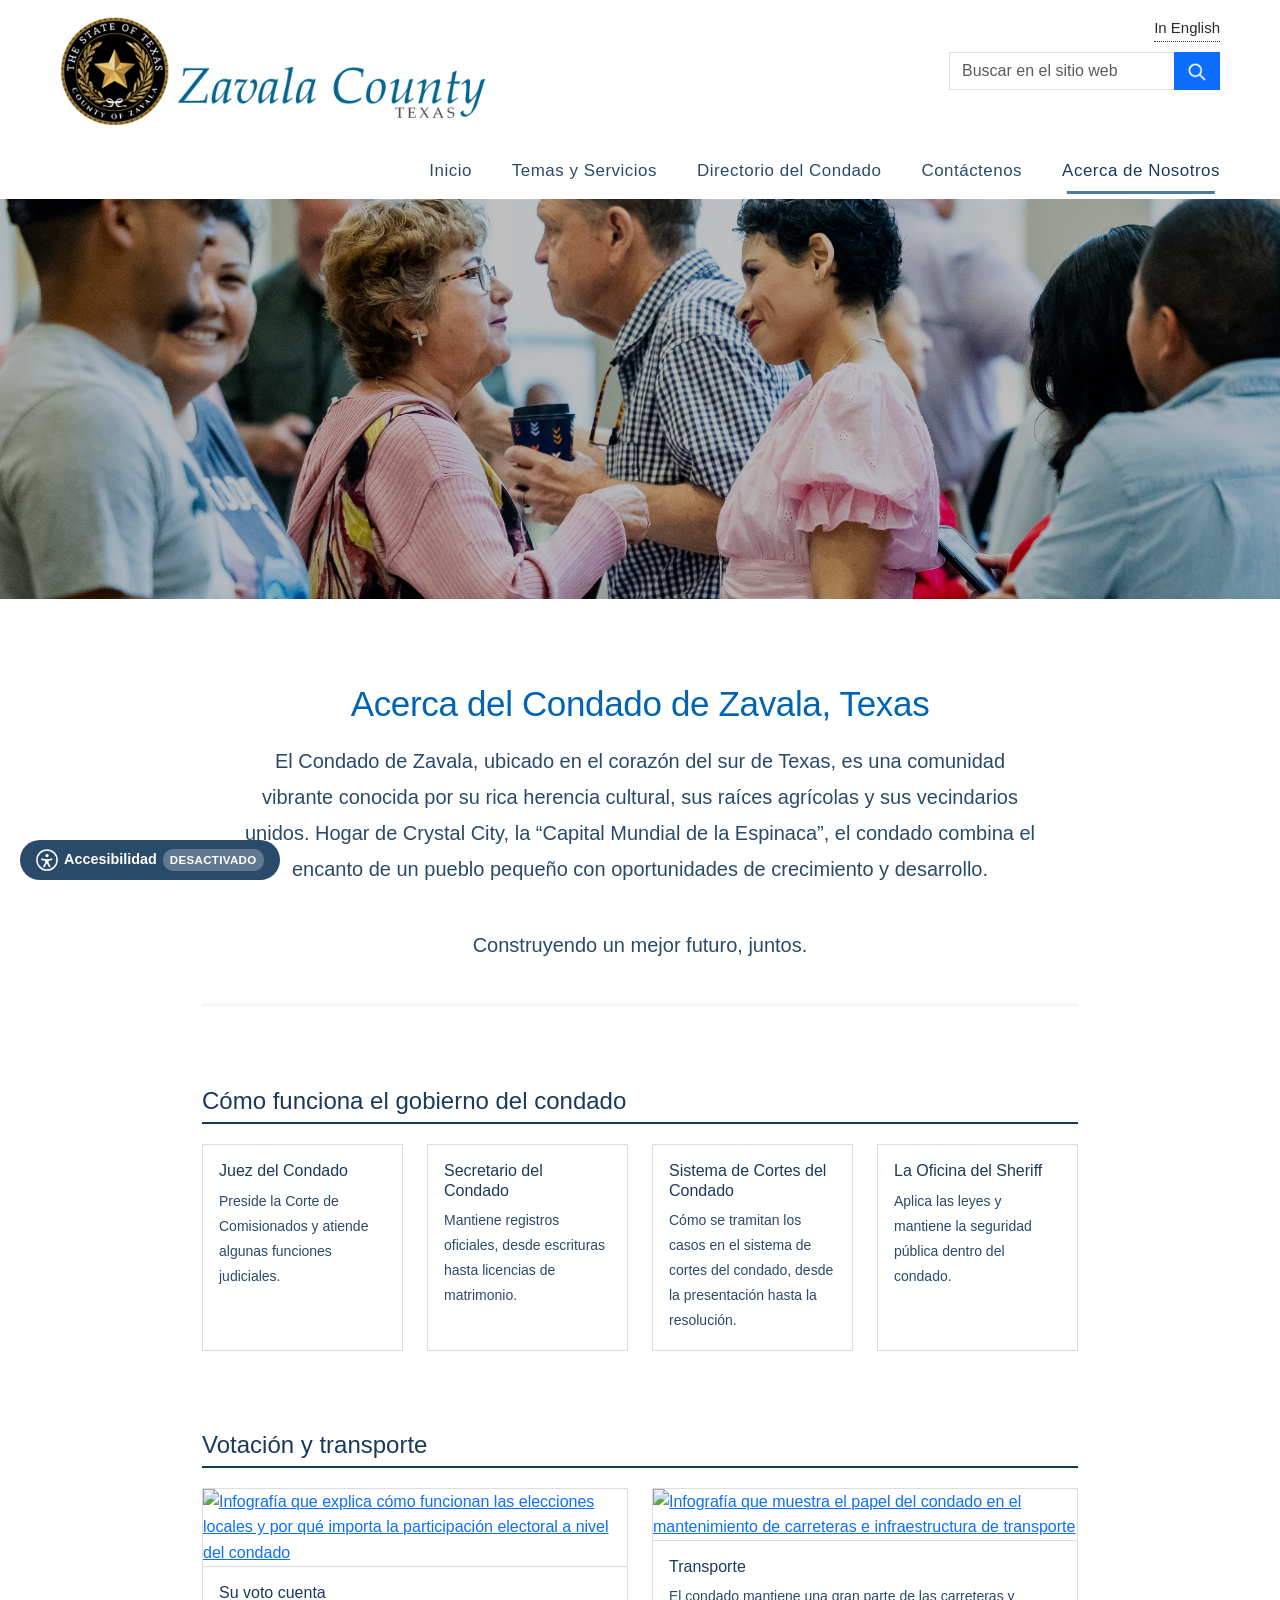
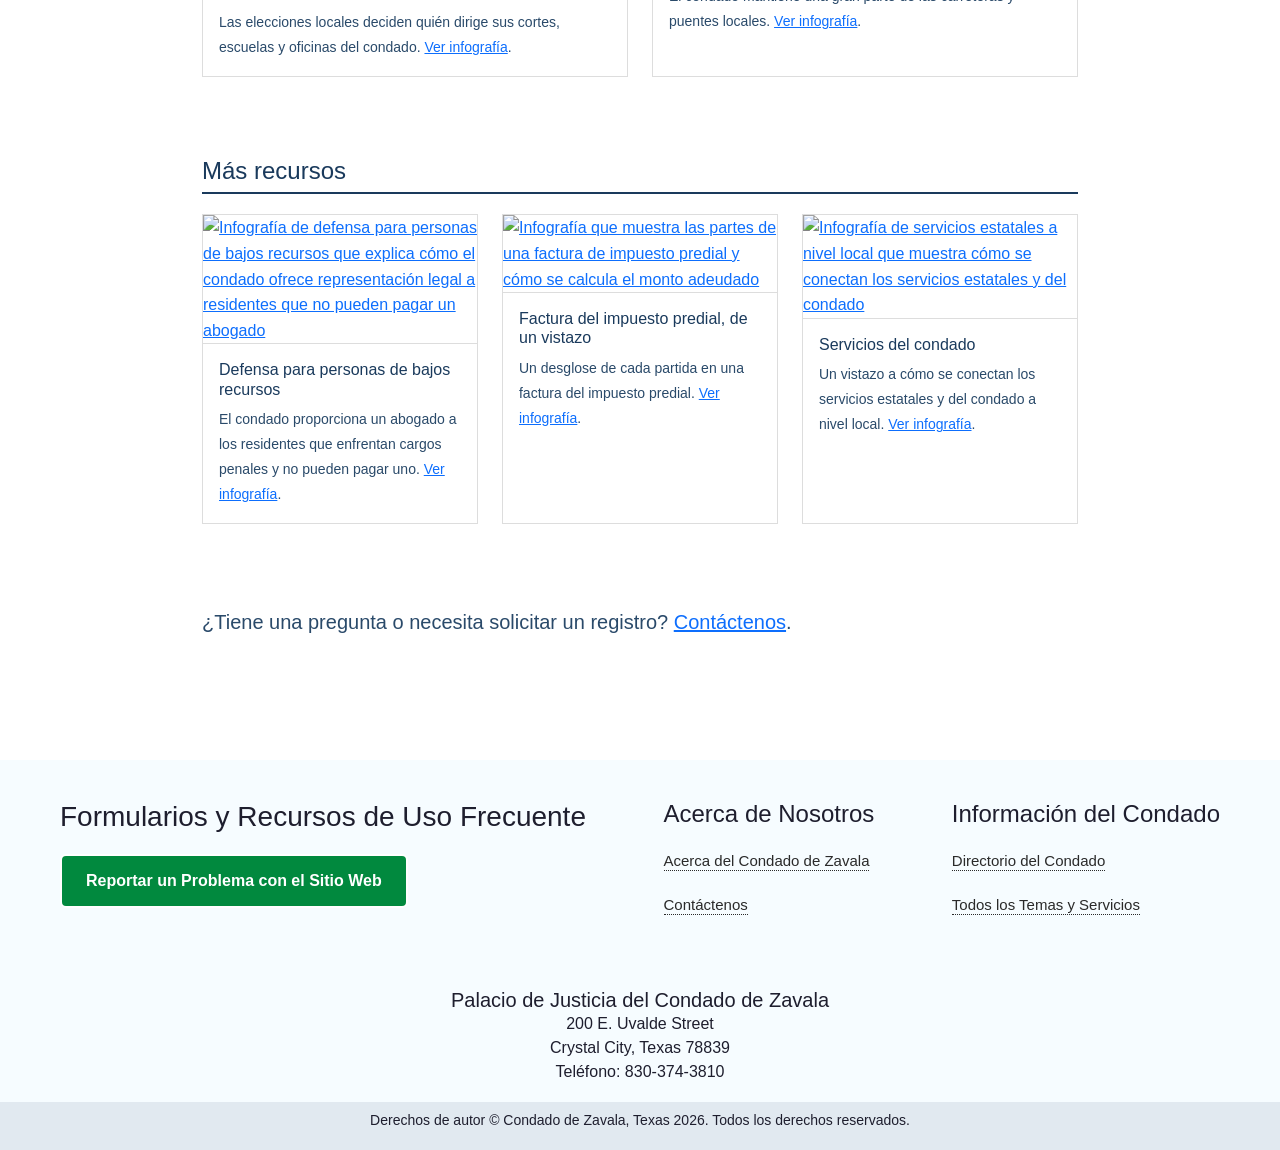
==== commit 46de301a: "Update Zavala project" ====
--- a/about-es.html
+++ b/about-es.html
@@ -31,12 +31,12 @@
                     In English
                 </a>
 
-                <div class="search-group">
+                <div class="search-group input-group">
                     <label for="search" class="visually-hidden">Buscar en el sitio web</label>
-                    <input type="text" id="search" name="search" class="search-input"
+                    <input type="text" id="search" name="search" class="form-control search-input"
                         placeholder="Buscar en el sitio web" autocomplete="off">
 
-                    <button type="button" aria-label="Buscar">
+                    <button type="button" class="btn btn-primary search-btn" aria-label="Buscar">
                         <img src="assets/search.png" class="search-icon" alt="">
                     </button>
 
@@ -225,7 +225,7 @@
         </section>
 
         <section>
-            <p class="fs-5 mt-4">Tiene una pregunta o necesita solicitar un registro? <a
+            <p class="fs-5 mt-4">¿Tiene una pregunta o necesita solicitar un registro? <a
                     href="contact-es.html">Contáctenos</a>.
             </p>
         </section>
@@ -283,6 +283,7 @@
     <script src="https://cdn.jsdelivr.net/npm/bootstrap@5.3.8/dist/js/bootstrap.bundle.min.js"
         integrity="sha384-FKyoEForCGlyvwx9Hj09JcYn3nv7wiPVlz7YYwJrWVcXK/BmnVDxM+D2scQbITxI"
         crossorigin="anonymous"></script>
+    <script src="scripts/search-core.js" defer></script>
     <script src="scripts/search.js" defer></script>
     <script src="scripts/accessibility.js" defer></script>
 </body>
--- a/zavala.css
+++ b/zavala.css
@@ -93,39 +93,9 @@
 }
 
 .search-group {
-    display: flex;
-    width: 450px;
     position: relative;
     /* anchors the results dropdown */
-}
-
-.search-group input {
-    flex: 1;
-    height: 40px;
-    padding: 0 14px;
-    border: 1px solid #c8d5e0;
-    border-radius: 4px 0 0 4px;
-    font-size: 18px;
-}
-
-.search-group input:focus {
-    outline: 3px solid #2e86ab;
-    outline-offset: 1px;
-}
-
-.search-group button {
-    width: 48px;
-    height: 40px;
-    background-color: #41b6e6;
-    border: 1px solid #c8d5e0;
-    border-radius: 0 4px 4px 0;
-    display: flex;
-    align-items: center;
-    justify-content: center;
-}
-
-.search-group button:hover {
-    background-color: #2e86ab;
+    max-width: 450px;
 }
 
 .search-icon {
@@ -1126,26 +1096,35 @@
     padding: 1rem;
 }
 
-/* ACCESSIBILITY TOOLBAR — controls, contrast, dark mode, underline */
-
-.a11y-toolbar {
+
+/* ================================================================
+ACCESSIBILITY TOOLBAR
+================================================================ */
+
+.a11y-toolbar-inline {
     position: fixed;
     bottom: 20px;
     left: 20px;
     z-index: 1000;
     font-family: inherit;
+    display: inline-flex;
+    align-items: center;
 }
 
 .a11y-toggle {
-    width: 52px;
-    height: 52px;
-    border-radius: 50%;
+    display: flex;
+    align-items: center;
+    gap: 6px;
+    height: 40px;
+    padding: 0 14px;
+    border-radius: 20px;
     background-color: #2a4a6a;
     color: #ffffff;
-    border: none;
-    font-size: 1.4rem;
+    border: 2px solid transparent;
+    font-size: 0.9rem;
+    font-weight: 600;
     cursor: pointer;
-    box-shadow: 0 2px 8px rgba(0, 0, 0, 0.3);
+    white-space: nowrap;
 }
 
 .a11y-toggle:hover,
@@ -1155,9 +1134,32 @@
     outline-offset: 2px;
 }
 
+.a11y-toggle-active {
+    border-color: #ffd166;
+}
+
+.a11y-status-badge {
+    font-size: 0.72rem;
+    font-weight: 700;
+    padding: 2px 7px;
+    border-radius: 10px;
+    text-transform: uppercase;
+    letter-spacing: 0.03em;
+}
+
+.a11y-status-badge.a11y-status-on {
+    background-color: #ffd166;
+    color: #1a3a5c;
+}
+
+.a11y-status-badge.a11y-status-off {
+    background-color: rgba(255, 255, 255, 0.25);
+    color: #ffffff;
+}
+
 .a11y-panel {
     position: absolute;
-    bottom: 64px;
+    bottom: calc(100% + 8px);
     left: 0;
     width: 230px;
     background: #ffffff;
@@ -1168,9 +1170,14 @@
     display: flex;
     flex-direction: column;
     gap: 8px;
+    z-index: 40;
 }
 
 .a11y-panel button {
+    display: flex;
+    align-items: center;
+    justify-content: space-between;
+    gap: 8px;
     text-align: left;
     padding: 8px 10px;
     border: 1px solid #c8d5e0;
@@ -1188,6 +1195,32 @@
     outline-offset: 1px;
 }
 
+.a11y-option-status {
+    font-size: 0.7rem;
+    font-weight: 700;
+    padding: 2px 7px;
+    border-radius: 10px;
+    text-transform: uppercase;
+    letter-spacing: 0.03em;
+    flex-shrink: 0;
+}
+
+.a11y-option-status.a11y-status-on {
+    background-color: #2a4a6a;
+    color: #ffffff;
+}
+
+.a11y-option-status.a11y-status-off {
+    background-color: #d9d9d9;
+    color: #555555;
+}
+
+.a11y-panel button.a11y-option-on {
+    background: #e6f0f7;
+    border-color: #2a4a6a;
+    font-weight: 600;
+}
+
 .a11y-font-controls {
     display: flex;
     gap: 6px;
@@ -1198,8 +1231,19 @@
     text-align: center;
 }
 
+/* Mobile */
+@media (max-width: 768px) {
+    .a11y-toggle-text {
+        display: none;
+    }
+
+    .a11y-toggle {
+        padding: 0 10px;
+    }
+}
+
 @media (max-width: 480px) {
-    .a11y-toolbar {
+    .a11y-toolbar-inline {
         bottom: 12px;
         left: 12px;
     }
@@ -1208,6 +1252,7 @@
         width: 200px;
     }
 }
+
 
 /* ---------- UNDERLINE LINKS ---------- */
 
@@ -1222,9 +1267,6 @@
     color: #ffffff !important;
 }
 
-/* Broad text-color override. The base site sets brand-navy text color on
-   many individual components (cards, banners, info boxes) rather than
-   getting from body, so each one needs to be forced here */
 html.a11y-contrast h1,
 html.a11y-contrast h2,
 html.a11y-contrast h3,
@@ -1277,8 +1319,7 @@
     background: linear-gradient(to left, #000000, transparent) !important;
 }
 
-/* Bootstrap's accordion (directory page) sets its own background/text
-   color and a built-in icon neither gets from the page. */
+
 html.a11y-contrast .accordion-button {
     background-color: #000000 !important;
     color: #ffffff !important;
@@ -1289,13 +1330,65 @@
     filter: invert(1);
 }
 
-/* The active tab additionally sets its own white background independent of
-   text color, so it needs a background override on top of the text fix. */
+#a11y-panel {
+    background: #ffffff !important;
+}
+
+#a11y-panel button {
+    background: #f5f7fa !important;
+    color: #2a4a6a !important;
+    border-color: #c8d5e0 !important;
+}
+
+#a11y-panel button span {
+    color: inherit !important;
+}
+
+#a11y-panel button:hover,
+#a11y-panel button:focus-visible {
+    background: #eef3f8 !important;
+    color: #2a4a6a !important;
+    outline: 2px solid #2a4a6a;
+}
+
+#a11y-panel button.a11y-option-on {
+    background: #dbe9f5 !important;
+    color: #1a3a5c !important;
+    border-color: #2a4a6a !important;
+}
+
+#a11y-panel .a11y-option-status.a11y-status-on {
+    background: #2a4a6a !important;
+    color: #ffffff !important;
+}
+
+#a11y-panel .a11y-option-status.a11y-status-off {
+    background: #d9d9d9 !important;
+    color: #333333 !important;
+}
+
+html.a11y-contrast .a11y-panel {
+    background: #000000 !important;
+    border-color: #ffffff !important;
+}
+
+html.a11y-contrast .a11y-panel button {
+    background: #1a1a1a !important;
+    border-color: #ffffff !important;
+    color: #ffffff !important;
+}
+
+html.a11y-contrast .a11y-panel button.a11y-option-on {
+    background: #332f00 !important;
+    border-color: #ffff00 !important;
+}
+
 html.a11y-contrast #contactTabs .nav-link.active {
     background-color: #000000 !important;
     color: #ffff00 !important;
     border-color: #ffffff !important;
 }
+
 
 /* ---------- DARK MODE ---------- */
 
@@ -1338,8 +1431,7 @@
     border-color: #3a4048 !important;
 }
 
-/* Buttons that carry their own brand background (e.g. the teal "About Us"
-   button) need their white text pinned */
+
 html.a11y-dark .mission-btn,
 html.a11y-contrast .mission-btn {
     color: #ffffff !important;
@@ -1386,8 +1478,6 @@
     border-color: #3a4048 !important;
 }
 
-/* Mobile hamburger dropdown (nav ul) sets its own white background, needs its own
-   override, same as header/footer/tab did. */
 html.a11y-contrast #primary-nav {
     background-color: #000000 !important;
     border-top-color: #ffffff !important;
@@ -1412,4 +1502,17 @@
 
 html.a11y-dark .nav-link.active {
     background-color: #262b32 !important;
+}
+
+main,
+.quicklinks,
+.news-card,
+.animate-section,
+.indigent-content,
+.container.my-5,
+.mission-section,
+.news-highlights {
+    opacity: 1 !important;
+    transform: none !important;
+    transition: none !important;
 }
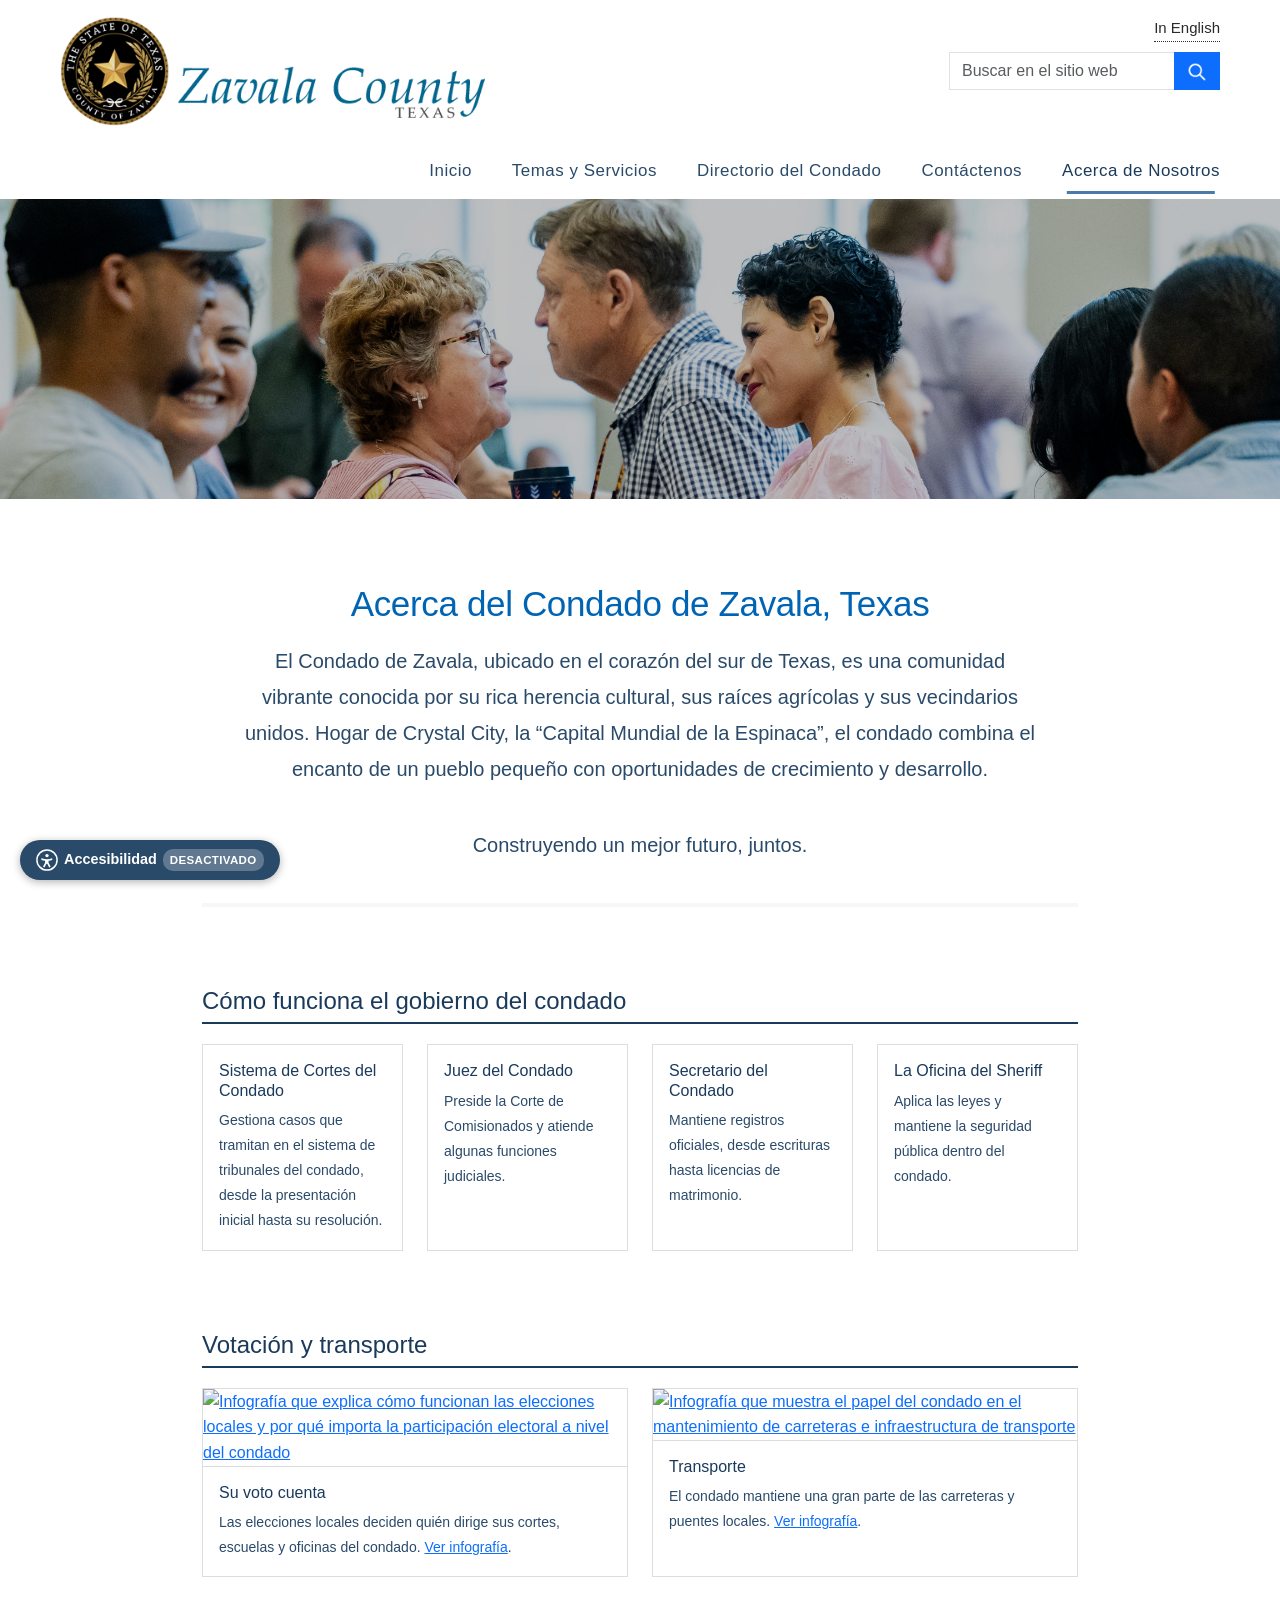
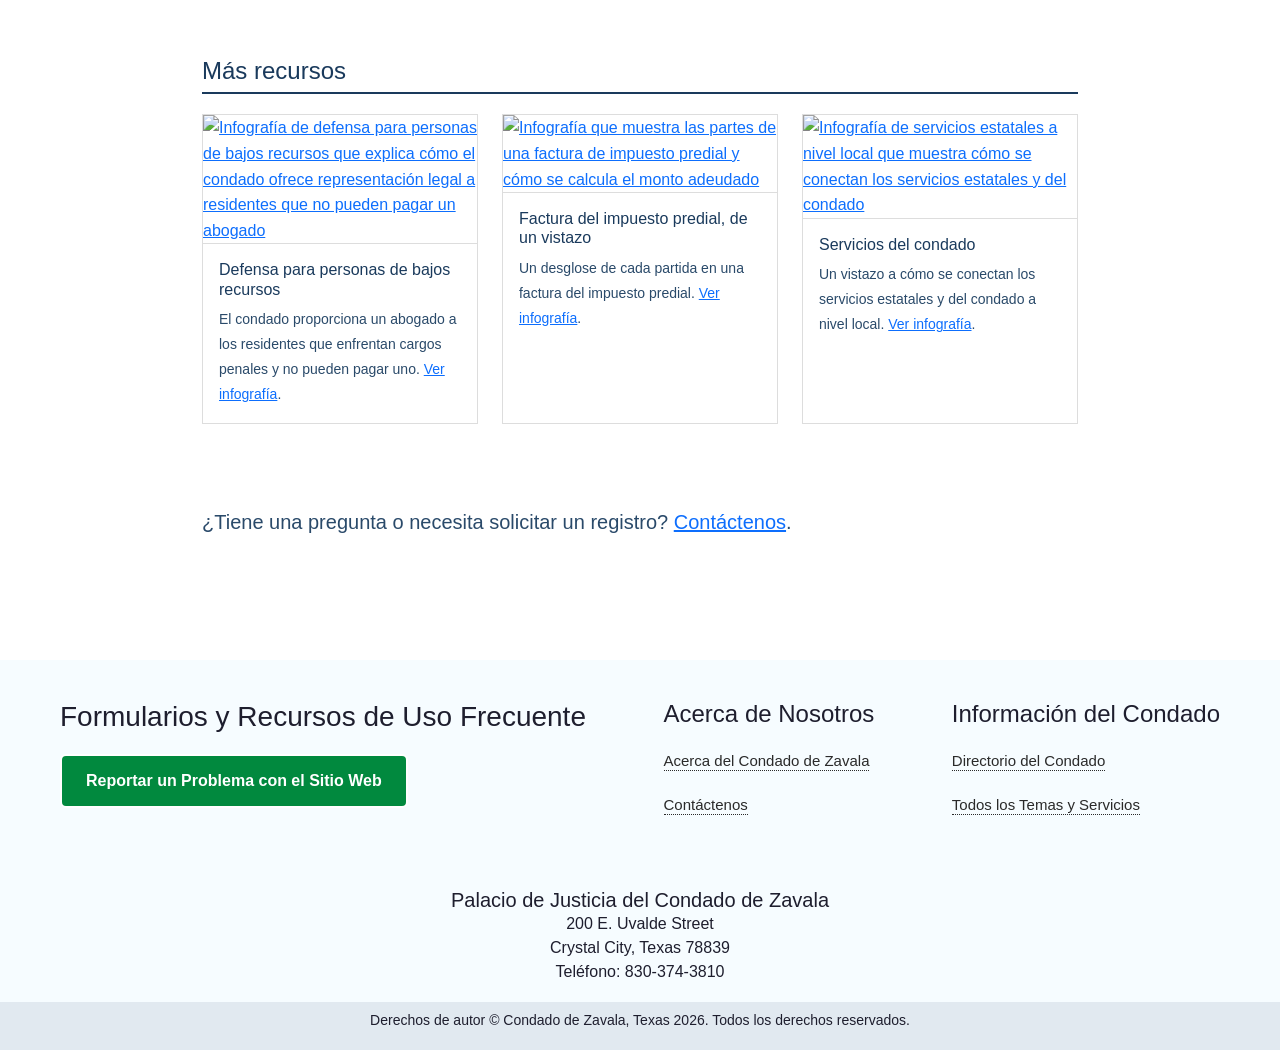
==== commit 4685fbd9: "Update Zavala project" ====
--- a/about-es.html
+++ b/about-es.html
@@ -85,38 +85,45 @@
         <!-- Cómo funciona el gobierno del condado -->
         <section class="mb-5">
             <h2 class="h4 section-title">Cómo funciona el gobierno del condado</h2>
-            <div class="row g-4">
-
-                <div class="col-md-3">
-                    <div class="info-card">
-                        <h3 class="h6">Juez del Condado</h3>
-                        <p class="small mb-0">Preside la Corte de Comisionados y atiende algunas funciones
-                            judiciales.</p>
-                    </div>
-                </div>
-
-                <div class="col-md-3">
-                    <div class="info-card">
-                        <h3 class="h6">Secretario del Condado</h3>
-                        <p class="small mb-0">Mantiene registros oficiales, desde escrituras hasta licencias de
-                            matrimonio.</p>
-                    </div>
-                </div>
+            <div class="row g-4 justify-content-center">
 
                 <div class="col-md-3">
                     <div class="info-card">
                         <h3 class="h6">Sistema de Cortes del Condado</h3>
-                        <p class="small mb-0">Cómo se tramitan los casos en el sistema de cortes del condado, desde
-                            la presentación hasta la resolución.
+                        <p class="small mb-0">Gestiona casos que tramitan en el sistema de tribunales del condado, desde
+                            la presentación inicial hasta su resolución.
                         </p>
                     </div>
                 </div>
 
                 <div class="col-md-3">
-                    <div class="info-card">
-                        <h3 class="h6">La Oficina del Sheriff</h3>
-                        <p class="small mb-0">Aplica las leyes y mantiene la seguridad pública dentro del condado.</p>
-                    </div>
+                    <a href="directory-es.html#dept-county-judge" class="info-card-link">
+                        <div class="info-card">
+                            <h3 class="h6">Juez del Condado</h3>
+                            <p class="small mb-0">Preside la Corte de Comisionados y atiende algunas funciones
+                                judiciales.</p>
+                        </div>
+                    </a>
+                </div>
+
+                <div class="col-md-3">
+                    <a href="directory-es.html#dept-county-clerk" class="info-card-link">
+                        <div class="info-card">
+                            <h3 class="h6">Secretario del Condado</h3>
+                            <p class="small mb-0">Mantiene registros oficiales, desde escrituras hasta licencias de
+                                matrimonio.</p>
+                        </div>
+                    </a>
+                </div>
+
+                <div class="col-md-3">
+                    <a href="directory.html#dept-sheriff-s-office" class="info-card-link">
+                        <div class="info-card">
+                            <h3 class="h6">La Oficina del Sheriff</h3>
+                            <p class="small mb-0">Aplica las leyes y mantiene la seguridad pública dentro del condado.
+                            </p>
+                        </div>
+                    </a>
                 </div>
 
             </div>
--- a/zavala.css
+++ b/zavala.css
@@ -318,9 +318,6 @@
     background-color: transparent;
     border-radius: 0;
     box-shadow: none;
-    opacity: 0;
-    transform: translateY(60px);
-    transition: all 0.8s ease;
 }
 
 main section {
@@ -364,9 +361,6 @@
 
 .quicklinks {
     margin-top: 80px;
-    opacity: 0;
-    transform: translateY(60px);
-    transition: all 0.8s ease;
 }
 
 .quicklinks.show {
@@ -665,12 +659,6 @@
     transform: translateY(0);
 }
 
-.animate-section {
-    opacity: 0;
-    transform: translateY(60px);
-    transition: all 0.8s ease;
-}
-
 .animate-section.show {
     opacity: 1;
     transform: translateY(0);
@@ -808,9 +796,6 @@
     background-color: transparent;
     border-radius: 0;
     box-shadow: none;
-    opacity: 0;
-    transform: translateY(60px);
-    transition: all 0.8s ease;
 }
 
 .indigent-content.show {
@@ -1096,17 +1081,15 @@
     padding: 1rem;
 }
 
-
-/* ================================================================
-ACCESSIBILITY TOOLBAR
-================================================================ */
+.info-card-link {
+    text-decoration: none;
+    color: inherit;
+}
+
+/*-------- ACCESSIBILITY TOOLBAR --------*/
 
 .a11y-toolbar-inline {
-    position: fixed;
-    bottom: 20px;
-    left: 20px;
-    z-index: 1000;
-    font-family: inherit;
+    position: relative;
     display: inline-flex;
     align-items: center;
 }
@@ -1125,6 +1108,7 @@
     font-weight: 600;
     cursor: pointer;
     white-space: nowrap;
+    box-shadow: 0 2px 8px rgba(0, 0, 0, 0.3);
 }
 
 .a11y-toggle:hover,
@@ -1133,6 +1117,7 @@
     outline: 3px solid #4a7aaa;
     outline-offset: 2px;
 }
+
 
 .a11y-toggle-active {
     border-color: #ffd166;
@@ -1170,7 +1155,7 @@
     display: flex;
     flex-direction: column;
     gap: 8px;
-    z-index: 40;
+    z-index: 1001;
 }
 
 .a11y-panel button {
@@ -1195,6 +1180,7 @@
     outline-offset: 1px;
 }
 
+
 .a11y-option-status {
     font-size: 0.7rem;
     font-weight: 700;
@@ -1231,7 +1217,13 @@
     text-align: center;
 }
 
-/* Mobile */
+.a11y-toolbar-fallback {
+    position: fixed;
+    bottom: 20px;
+    left: 20px;
+    z-index: 1000;
+}
+
 @media (max-width: 768px) {
     .a11y-toggle-text {
         display: none;
@@ -1243,7 +1235,7 @@
 }
 
 @media (max-width: 480px) {
-    .a11y-toolbar-inline {
+    .a11y-toolbar-fallback {
         bottom: 12px;
         left: 12px;
     }
@@ -1252,7 +1244,6 @@
         width: 200px;
     }
 }
-
 
 /* ---------- UNDERLINE LINKS ---------- */
 
@@ -1319,7 +1310,6 @@
     background: linear-gradient(to left, #000000, transparent) !important;
 }
 
-
 html.a11y-contrast .accordion-button {
     background-color: #000000 !important;
     color: #ffffff !important;
@@ -1367,6 +1357,7 @@
     color: #333333 !important;
 }
 
+
 html.a11y-contrast .a11y-panel {
     background: #000000 !important;
     border-color: #ffffff !important;
@@ -1388,7 +1379,6 @@
     color: #ffff00 !important;
     border-color: #ffffff !important;
 }
-
 
 /* ---------- DARK MODE ---------- */
 
@@ -1478,6 +1468,7 @@
     border-color: #3a4048 !important;
 }
 
+
 html.a11y-contrast #primary-nav {
     background-color: #000000 !important;
     border-top-color: #ffffff !important;
@@ -1504,15 +1495,74 @@
     background-color: #262b32 !important;
 }
 
-main,
-.quicklinks,
-.news-card,
-.animate-section,
-.indigent-content,
-.container.my-5,
-.mission-section,
-.news-highlights {
-    opacity: 1 !important;
-    transform: none !important;
-    transition: none !important;
+.hero,
+.txflag-banner,
+.flags-banner,
+.bluebonnet-banner,
+.health-banner,
+.latinfellowship-banner {
+    width: 100vw !important;
+    max-width: 100vw !important;
+    margin-left: calc(-50vw + 50%) !important;
+    margin-right: calc(-50vw + 50%) !important;
+}
+
+.hero,
+.txflag-banner,
+.flags-banner,
+.bluebonnet-banner {
+    height: 260px !important;
+}
+
+.hero-img,
+.txflag-banner img,
+.flags-banner img,
+.bluebonnet-banner img {
+    width: 100% !important;
+    height: 100% !important;
+    object-fit: cover !important;
+    object-position: center center !important;
+}
+
+.health-banner,
+.latinfellowship-banner {
+    height: 300px !important;
+}
+
+.health-banner img,
+.latinfellowship-banner img {
+    width: 100% !important;
+    height: 100% !important;
+    object-fit: cover !important;
+    object-position: center 12% !important;
+}
+
+@media (min-width: 1601px) {
+
+    .hero,
+    .txflag-banner,
+    .flags-banner,
+    .bluebonnet-banner {
+        height: 400px !important;
+    }
+
+    .health-banner,
+    .latinfellowship-banner {
+        height: 440px !important;
+    }
+}
+
+@media (max-width: 480px) {
+
+    .hero,
+    .txflag-banner,
+    .flags-banner,
+    .bluebonnet-banner {
+        height: 200px !important;
+    }
+
+    .health-banner,
+    .latinfellowship-banner {
+        height: 220px !important;
+    }
 }
